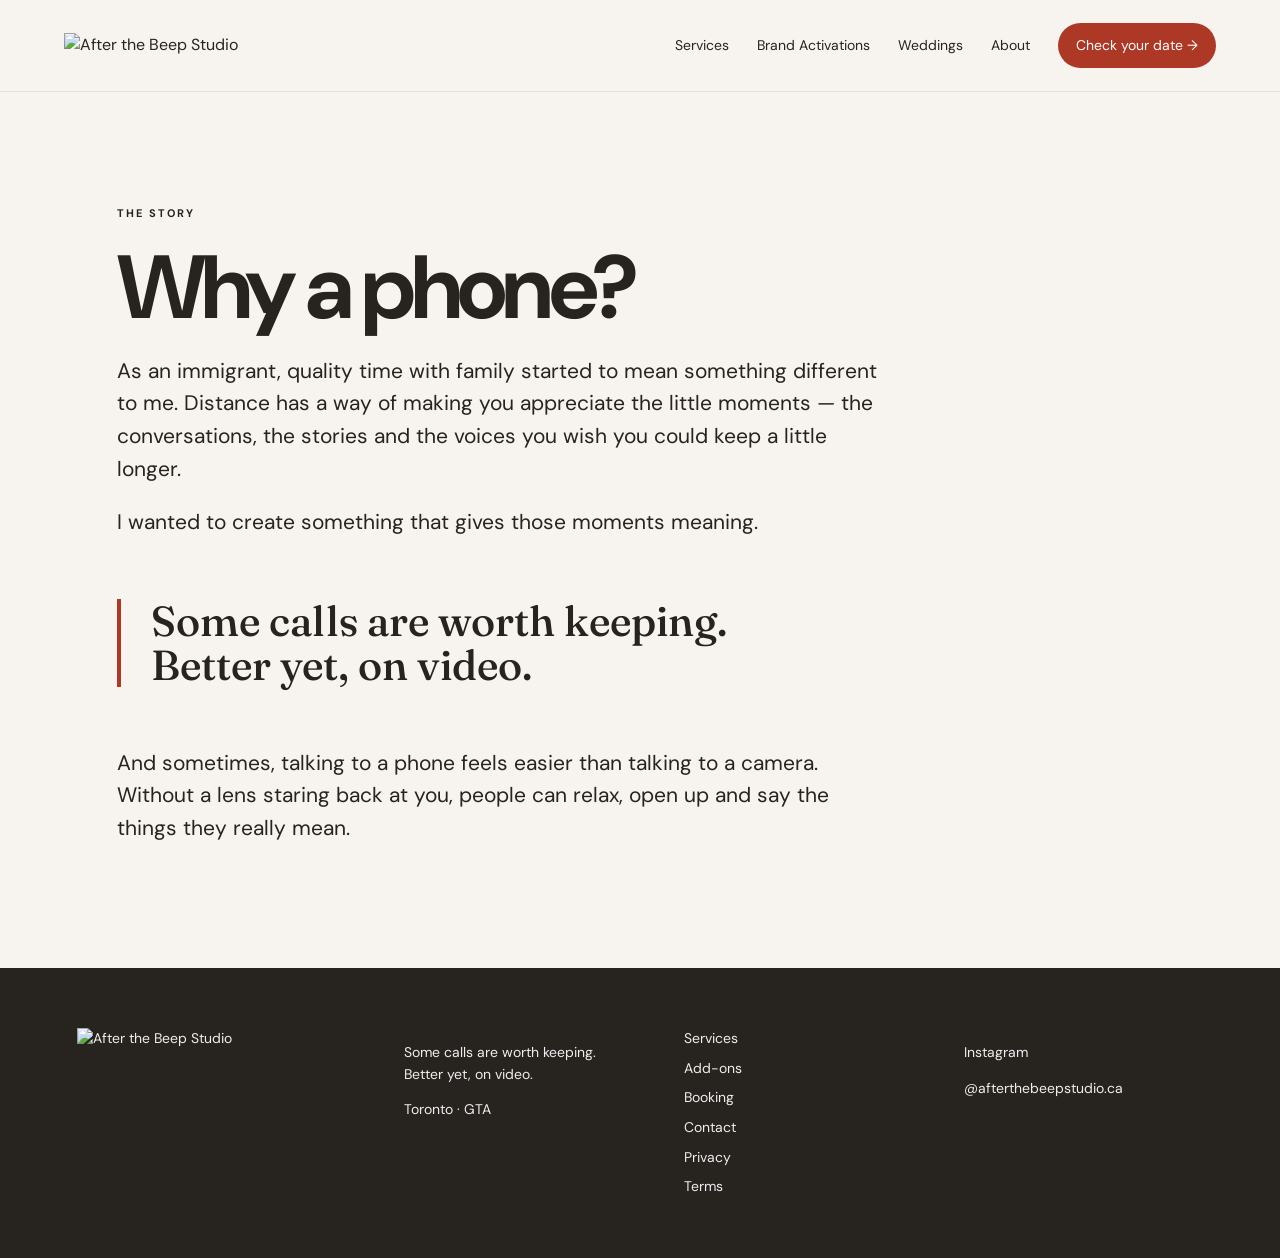
==== about.html @ 26e79b88 "Add files via upload" ====
<!doctype html><html lang="en"><head><meta charset="utf-8"><meta name="viewport" content="width=device-width,initial-scale=1"><title>About — After the Beep Studio</title><link rel="stylesheet" href="/styles.css"></head><body>
<header class="nav"><a class="brand" href="/"><img src="/assets/logo-red.png" alt="After the Beep Studio"></a><nav><a href="/services.html">Services</a><a href="/brand-activations.html">Brand Activations</a><a href="/weddings.html">Weddings</a><a href="/about.html">About</a><a class="nav-cta" href="/booking.html">Check your date →</a></nav><button class="menu">☰</button></header>
<main><section class="page-head"><p class="eyebrow">THE STORY</p><h1>Why a phone?</h1><div class="story"><p>As an immigrant, quality time with family started to mean something different to me. Distance has a way of making you appreciate the little moments — the conversations, the stories and the voices you wish you could keep a little longer.</p><p>I wanted to create something that gives those moments meaning.</p><blockquote>Some calls are worth keeping.<br>Better yet, on video.</blockquote><p>And sometimes, talking to a phone feels easier than talking to a camera. Without a lens staring back at you, people can relax, open up and say the things they really mean.</p></div></section></main>
<footer><div><img src="/assets/logo-white.png" alt="After the Beep Studio"></div><div><p>Some calls are worth keeping.<br>Better yet, on video.</p><p>Toronto · GTA</p></div><div class="footer-links"><a href="/services.html">Services</a><a href="/add-ons.html">Add-ons</a><a href="/booking.html">Booking</a><a href="/contact.html">Contact</a><a href="/privacy.html">Privacy</a><a href="/terms.html">Terms</a></div><div><p>Instagram</p><a href="https://instagram.com/afterthebeepstudio.ca" target="_blank" rel="noreferrer">@afterthebeepstudio.ca</a></div></footer><script src="/script.js"></script></body></html>
---- styles.css ----
@import url('https://fonts.googleapis.com/css2?family=DM+Sans:wght@400;500;700&family=Fraunces:opsz,wght@9..144,500;9..144,600&display=swap');
:root{--red:#ad3825;--cream:#fff7d6;--ink:#27231f;--paper:#f7f4ef;--line:#d8d1c8}
*{box-sizing:border-box}html{scroll-behavior:smooth}body{margin:0;background:var(--paper);color:var(--ink);font-family:"DM Sans",sans-serif;line-height:1.55}a{color:inherit;text-decoration:none}.nav{height:92px;padding:18px 5vw;display:flex;align-items:center;justify-content:space-between;background:var(--paper);position:sticky;top:0;z-index:10;border-bottom:1px solid #e5e0d9}.brand img{width:125px;height:70px;object-fit:contain}.nav nav{display:flex;gap:28px;align-items:center;font-size:14px}.nav-cta{background:var(--red);color:#fff;padding:12px 18px;border-radius:999px}.menu{display:none;border:0;background:none;font-size:24px}.hero{min-height:78vh;padding:8vw 8vw;display:grid;grid-template-columns:1.1fr .9fr;gap:5vw;align-items:center;background:var(--cream)}.eyebrow{font-size:11px;letter-spacing:.18em;font-weight:700}.hero h1,.page-head h1{font-size:clamp(54px,7vw,100px);line-height:.92;letter-spacing:-.055em;margin:25px 0}.hero h1 em,.page-head h1 em{font-family:Fraunces,serif;font-weight:500}.hero-copy,.lead{font-size:20px;max-width:650px}.actions{display:flex;gap:22px;align-items:center;margin-top:34px}.btn{display:inline-block;border:0;border-radius:999px;padding:15px 23px;font-weight:700;cursor:pointer}.btn.dark{background:var(--ink);color:white}.btn.light{background:var(--cream);color:var(--ink)}.text-link{font-weight:700;border-bottom:1px solid}.hero-phone{display:grid;place-items:center}.phone-card{width:min(330px,75vw);aspect-ratio:.72;background:var(--red);color:var(--cream);border-radius:28px;padding:34px;box-shadow:20px 25px 0 rgba(39,35,31,.12);display:flex;flex-direction:column;justify-content:center;transform:rotate(3deg)}.phone-label{letter-spacing:.15em;font-size:11px}.beep{font-size:72px;font-weight:700;margin:30px 0}.phone-line{height:1px;background:var(--cream);opacity:.6}.phone-small{font-size:11px;letter-spacing:.14em;margin-top:15px}.statement{text-align:center;padding:12vw 8vw}.statement h2,.split h2,.cta h2{font-size:clamp(40px,5vw,70px);line-height:1;letter-spacing:-.04em}.statement p:last-child{max-width:560px;margin:auto}.marquee{overflow:hidden;white-space:nowrap;background:var(--red);color:var(--cream);padding:20px;font-weight:700;letter-spacing:.12em}.split{padding:10vw 8vw;display:grid;grid-template-columns:1fr 1fr;gap:10vw}.split>div:last-child{padding-top:40px;font-size:20px}.cards{display:grid;grid-template-columns:repeat(3,1fr);gap:1px;background:var(--ink)}.cards a{background:var(--paper);padding:50px;min-height:330px}.cards span,.service-grid span{font-size:12px;font-weight:700}.cards h3{font-size:32px}.cards b{margin-top:50px;display:block}.cta{padding:12vw 8vw;background:var(--red);color:var(--cream)}footer{background:var(--ink);color:#eee;padding:60px 6vw;display:grid;grid-template-columns:1.2fr 1fr 1fr 1fr;gap:40px;font-size:14px}footer img{width:150px;height:100px;object-fit:contain}.footer-links{display:flex;flex-direction:column;gap:8px}.page-head{max-width:1200px;margin:auto;padding:8vw 6vw;min-height:75vh}.service-grid,.addon-grid{display:grid;grid-template-columns:repeat(2,1fr);gap:18px;margin-top:60px}.service-grid article,.addon-grid article,.feature,.booking-card{background:white;border:1px solid var(--line);padding:38px;border-radius:20px}.service-grid h2,.addon-grid h2{font-size:32px}.price{font-size:20px;font-weight:700}.feature{max-width:800px;margin:50px 0;font-size:18px}.feature li{margin:12px 0}.steps{display:grid;grid-template-columns:repeat(4,1fr);gap:15px;margin-top:60px}.steps>div{border-top:2px solid var(--ink);padding:25px 0}.steps b{font-size:12px}.steps h2{font-size:28px}.story{max-width:760px;font-size:21px}.story blockquote{font:500 42px/1.05 Fraunces,serif;margin:60px 0;border-left:4px solid var(--red);padding-left:30px}.pill-row{display:flex;flex-wrap:wrap;gap:12px;margin:45px 0}.pill-row span{border:1px solid var(--ink);padding:12px 18px;border-radius:999px}.contact-form{max-width:700px;display:grid;gap:20px;margin-top:50px}.contact-form label,.booking-card label{display:grid;gap:8px;font-weight:700}.contact-form input,.contact-form textarea,.booking-card input,.booking-card select{font:inherit;padding:14px;border:1px solid var(--line);border-radius:10px;background:white}.field-grid{display:grid;grid-template-columns:1fr 1fr;gap:20px}.booking-card{max-width:760px;margin-top:50px;display:grid;gap:20px}.availability{padding:18px;background:var(--cream);border-radius:12px}.check{display:flex!important;grid-template-columns:auto 1fr!important;align-items:center;font-weight:400!important}.total{font-size:22px;margin-top:15px}.addon-grid strong{font-size:18px}.add-on-note{font-size:14px}.reveal{opacity:0;transform:translateY(20px);transition:.7s}.reveal.show{opacity:1;transform:none}@media(max-width:800px){.nav{height:74px}.nav nav{display:none}.menu{display:block}.hero{grid-template-columns:1fr;padding:15vw 7vw}.hero-phone{margin-top:20px}.cards,.split,.service-grid,.addon-grid,.steps,footer{grid-template-columns:1fr}.split{gap:20px}.steps{gap:30px}.page-head{padding:15vw 7vw}.field-grid{grid-template-columns:1fr}footer{gap:25px}.hero h1,.page-head h1{font-size:56px}.statement{padding:20vw 7vw}}
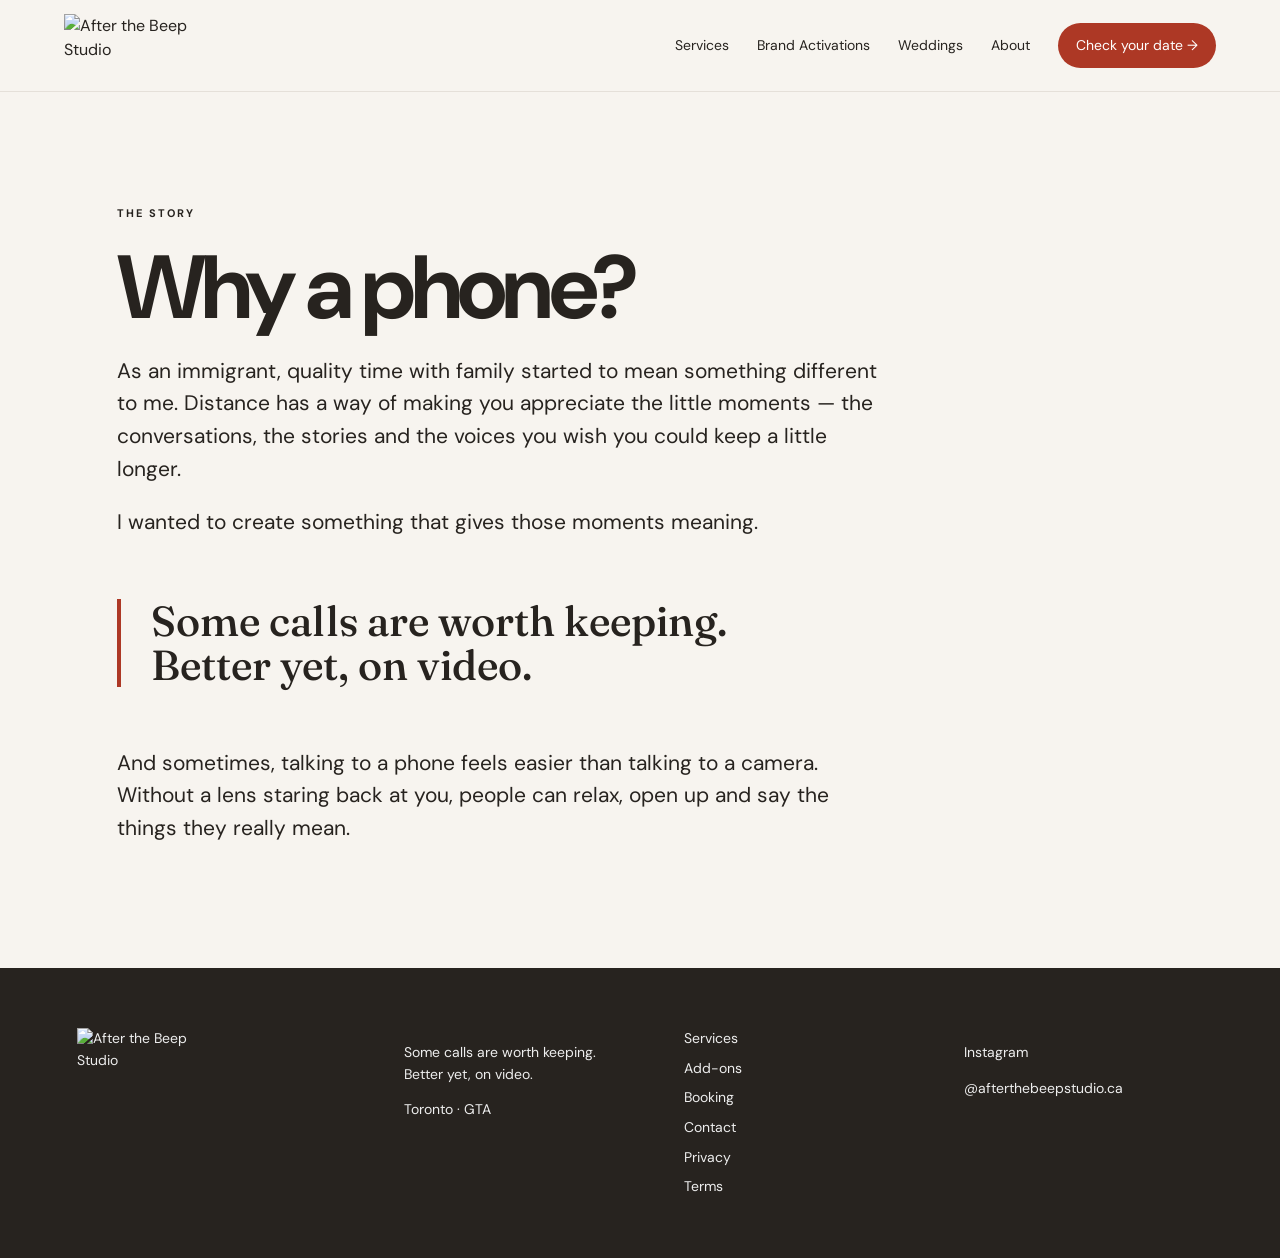
==== commit 1aa80e2f: "Add files via upload" ====
--- a/about.html
+++ b/about.html
@@ -1,4 +1,4 @@
 <!doctype html><html lang="en"><head><meta charset="utf-8"><meta name="viewport" content="width=device-width,initial-scale=1"><title>About — After the Beep Studio</title><link rel="stylesheet" href="/styles.css"></head><body>
-<header class="nav"><a class="brand" href="/"><img src="/assets/logo-red.png" alt="After the Beep Studio"></a><nav><a href="/services.html">Services</a><a href="/brand-activations.html">Brand Activations</a><a href="/weddings.html">Weddings</a><a href="/about.html">About</a><a class="nav-cta" href="/booking.html">Check your date →</a></nav><button class="menu">☰</button></header>
+<header class="nav"><a class="brand" href="/"><img src="/assets/logo-header.png" alt="After the Beep Studio"></a><nav><a href="/services.html">Services</a><a href="/brand-activations.html">Brand Activations</a><a href="/weddings.html">Weddings</a><a href="/about.html">About</a><a class="nav-cta" href="/booking.html">Check your date →</a></nav><button class="menu">☰</button></header>
 <main><section class="page-head"><p class="eyebrow">THE STORY</p><h1>Why a phone?</h1><div class="story"><p>As an immigrant, quality time with family started to mean something different to me. Distance has a way of making you appreciate the little moments — the conversations, the stories and the voices you wish you could keep a little longer.</p><p>I wanted to create something that gives those moments meaning.</p><blockquote>Some calls are worth keeping.<br>Better yet, on video.</blockquote><p>And sometimes, talking to a phone feels easier than talking to a camera. Without a lens staring back at you, people can relax, open up and say the things they really mean.</p></div></section></main>
-<footer><div><img src="/assets/logo-white.png" alt="After the Beep Studio"></div><div><p>Some calls are worth keeping.<br>Better yet, on video.</p><p>Toronto · GTA</p></div><div class="footer-links"><a href="/services.html">Services</a><a href="/add-ons.html">Add-ons</a><a href="/booking.html">Booking</a><a href="/contact.html">Contact</a><a href="/privacy.html">Privacy</a><a href="/terms.html">Terms</a></div><div><p>Instagram</p><a href="https://instagram.com/afterthebeepstudio.ca" target="_blank" rel="noreferrer">@afterthebeepstudio.ca</a></div></footer><script src="/script.js"></script></body></html>+<footer><div><img src="/assets/logo-footer.png" alt="After the Beep Studio"></div><div><p>Some calls are worth keeping.<br>Better yet, on video.</p><p>Toronto · GTA</p></div><div class="footer-links"><a href="/services.html">Services</a><a href="/add-ons.html">Add-ons</a><a href="/booking.html">Booking</a><a href="/contact.html">Contact</a><a href="/privacy.html">Privacy</a><a href="/terms.html">Terms</a></div><div><p>Instagram</p><a href="https://instagram.com/afterthebeepstudio.ca" target="_blank" rel="noreferrer">@afterthebeepstudio.ca</a></div></footer><script src="/script.js"></script></body></html>
--- a/styles.css
+++ b/styles.css
@@ -1,3 +1,3 @@
 @import url('https://fonts.googleapis.com/css2?family=DM+Sans:wght@400;500;700&family=Fraunces:opsz,wght@9..144,500;9..144,600&display=swap');
 :root{--red:#ad3825;--cream:#fff7d6;--ink:#27231f;--paper:#f7f4ef;--line:#d8d1c8}
-*{box-sizing:border-box}html{scroll-behavior:smooth}body{margin:0;background:var(--paper);color:var(--ink);font-family:"DM Sans",sans-serif;line-height:1.55}a{color:inherit;text-decoration:none}.nav{height:92px;padding:18px 5vw;display:flex;align-items:center;justify-content:space-between;background:var(--paper);position:sticky;top:0;z-index:10;border-bottom:1px solid #e5e0d9}.brand img{width:125px;height:70px;object-fit:contain}.nav nav{display:flex;gap:28px;align-items:center;font-size:14px}.nav-cta{background:var(--red);color:#fff;padding:12px 18px;border-radius:999px}.menu{display:none;border:0;background:none;font-size:24px}.hero{min-height:78vh;padding:8vw 8vw;display:grid;grid-template-columns:1.1fr .9fr;gap:5vw;align-items:center;background:var(--cream)}.eyebrow{font-size:11px;letter-spacing:.18em;font-weight:700}.hero h1,.page-head h1{font-size:clamp(54px,7vw,100px);line-height:.92;letter-spacing:-.055em;margin:25px 0}.hero h1 em,.page-head h1 em{font-family:Fraunces,serif;font-weight:500}.hero-copy,.lead{font-size:20px;max-width:650px}.actions{display:flex;gap:22px;align-items:center;margin-top:34px}.btn{display:inline-block;border:0;border-radius:999px;padding:15px 23px;font-weight:700;cursor:pointer}.btn.dark{background:var(--ink);color:white}.btn.light{background:var(--cream);color:var(--ink)}.text-link{font-weight:700;border-bottom:1px solid}.hero-phone{display:grid;place-items:center}.phone-card{width:min(330px,75vw);aspect-ratio:.72;background:var(--red);color:var(--cream);border-radius:28px;padding:34px;box-shadow:20px 25px 0 rgba(39,35,31,.12);display:flex;flex-direction:column;justify-content:center;transform:rotate(3deg)}.phone-label{letter-spacing:.15em;font-size:11px}.beep{font-size:72px;font-weight:700;margin:30px 0}.phone-line{height:1px;background:var(--cream);opacity:.6}.phone-small{font-size:11px;letter-spacing:.14em;margin-top:15px}.statement{text-align:center;padding:12vw 8vw}.statement h2,.split h2,.cta h2{font-size:clamp(40px,5vw,70px);line-height:1;letter-spacing:-.04em}.statement p:last-child{max-width:560px;margin:auto}.marquee{overflow:hidden;white-space:nowrap;background:var(--red);color:var(--cream);padding:20px;font-weight:700;letter-spacing:.12em}.split{padding:10vw 8vw;display:grid;grid-template-columns:1fr 1fr;gap:10vw}.split>div:last-child{padding-top:40px;font-size:20px}.cards{display:grid;grid-template-columns:repeat(3,1fr);gap:1px;background:var(--ink)}.cards a{background:var(--paper);padding:50px;min-height:330px}.cards span,.service-grid span{font-size:12px;font-weight:700}.cards h3{font-size:32px}.cards b{margin-top:50px;display:block}.cta{padding:12vw 8vw;background:var(--red);color:var(--cream)}footer{background:var(--ink);color:#eee;padding:60px 6vw;display:grid;grid-template-columns:1.2fr 1fr 1fr 1fr;gap:40px;font-size:14px}footer img{width:150px;height:100px;object-fit:contain}.footer-links{display:flex;flex-direction:column;gap:8px}.page-head{max-width:1200px;margin:auto;padding:8vw 6vw;min-height:75vh}.service-grid,.addon-grid{display:grid;grid-template-columns:repeat(2,1fr);gap:18px;margin-top:60px}.service-grid article,.addon-grid article,.feature,.booking-card{background:white;border:1px solid var(--line);padding:38px;border-radius:20px}.service-grid h2,.addon-grid h2{font-size:32px}.price{font-size:20px;font-weight:700}.feature{max-width:800px;margin:50px 0;font-size:18px}.feature li{margin:12px 0}.steps{display:grid;grid-template-columns:repeat(4,1fr);gap:15px;margin-top:60px}.steps>div{border-top:2px solid var(--ink);padding:25px 0}.steps b{font-size:12px}.steps h2{font-size:28px}.story{max-width:760px;font-size:21px}.story blockquote{font:500 42px/1.05 Fraunces,serif;margin:60px 0;border-left:4px solid var(--red);padding-left:30px}.pill-row{display:flex;flex-wrap:wrap;gap:12px;margin:45px 0}.pill-row span{border:1px solid var(--ink);padding:12px 18px;border-radius:999px}.contact-form{max-width:700px;display:grid;gap:20px;margin-top:50px}.contact-form label,.booking-card label{display:grid;gap:8px;font-weight:700}.contact-form input,.contact-form textarea,.booking-card input,.booking-card select{font:inherit;padding:14px;border:1px solid var(--line);border-radius:10px;background:white}.field-grid{display:grid;grid-template-columns:1fr 1fr;gap:20px}.booking-card{max-width:760px;margin-top:50px;display:grid;gap:20px}.availability{padding:18px;background:var(--cream);border-radius:12px}.check{display:flex!important;grid-template-columns:auto 1fr!important;align-items:center;font-weight:400!important}.total{font-size:22px;margin-top:15px}.addon-grid strong{font-size:18px}.add-on-note{font-size:14px}.reveal{opacity:0;transform:translateY(20px);transition:.7s}.reveal.show{opacity:1;transform:none}@media(max-width:800px){.nav{height:74px}.nav nav{display:none}.menu{display:block}.hero{grid-template-columns:1fr;padding:15vw 7vw}.hero-phone{margin-top:20px}.cards,.split,.service-grid,.addon-grid,.steps,footer{grid-template-columns:1fr}.split{gap:20px}.steps{gap:30px}.page-head{padding:15vw 7vw}.field-grid{grid-template-columns:1fr}footer{gap:25px}.hero h1,.page-head h1{font-size:56px}.statement{padding:20vw 7vw}}
+*{box-sizing:border-box}html{scroll-behavior:smooth}body{margin:0;background:var(--paper);color:var(--ink);font-family:"DM Sans",sans-serif;line-height:1.55}a{color:inherit;text-decoration:none}.nav{height:92px;padding:18px 5vw;display:flex;align-items:center;justify-content:space-between;background:var(--paper);position:sticky;top:0;z-index:10;border-bottom:1px solid #e5e0d9}.brand{display:flex;align-items:center;height:70px}.brand img{width:150px;height:64px;object-fit:contain;object-position:left center;display:block}.nav nav{display:flex;gap:28px;align-items:center;font-size:14px}.nav-cta{background:var(--red);color:#fff;padding:12px 18px;border-radius:999px}.menu{display:none;border:0;background:none;font-size:24px}.hero{min-height:78vh;padding:8vw 8vw;display:grid;grid-template-columns:1.1fr .9fr;gap:5vw;align-items:center;background:var(--cream)}.eyebrow{font-size:11px;letter-spacing:.18em;font-weight:700}.hero h1,.page-head h1{font-size:clamp(54px,7vw,100px);line-height:.92;letter-spacing:-.055em;margin:25px 0}.hero h1 em,.page-head h1 em{font-family:Fraunces,serif;font-weight:500}.hero-copy,.lead{font-size:20px;max-width:650px}.actions{display:flex;gap:22px;align-items:center;margin-top:34px}.btn{display:inline-block;border:0;border-radius:999px;padding:15px 23px;font-weight:700;cursor:pointer}.btn.dark{background:var(--ink);color:white}.btn.light{background:var(--cream);color:var(--ink)}.text-link{font-weight:700;border-bottom:1px solid}.hero-phone{display:grid;place-items:center}.phone-card{width:min(330px,75vw);aspect-ratio:.72;background:var(--red);color:var(--cream);border-radius:28px;padding:34px;box-shadow:20px 25px 0 rgba(39,35,31,.12);display:flex;flex-direction:column;justify-content:center;transform:rotate(3deg)}.phone-label{letter-spacing:.15em;font-size:11px}.beep{font-size:72px;font-weight:700;margin:30px 0}.phone-line{height:1px;background:var(--cream);opacity:.6}.phone-small{font-size:11px;letter-spacing:.14em;margin-top:15px}.statement{text-align:center;padding:12vw 8vw}.statement h2,.split h2,.cta h2{font-size:clamp(40px,5vw,70px);line-height:1;letter-spacing:-.04em}.statement p:last-child{max-width:560px;margin:auto}.marquee{overflow:hidden;white-space:nowrap;background:var(--red);color:var(--cream);padding:20px;font-weight:700;letter-spacing:.12em}.split{padding:10vw 8vw;display:grid;grid-template-columns:1fr 1fr;gap:10vw}.split>div:last-child{padding-top:40px;font-size:20px}.cards{display:grid;grid-template-columns:repeat(3,1fr);gap:1px;background:var(--ink)}.cards a{background:var(--paper);padding:50px;min-height:330px}.cards span,.service-grid span{font-size:12px;font-weight:700}.cards h3{font-size:32px}.cards b{margin-top:50px;display:block}.cta{padding:12vw 8vw;background:var(--red);color:var(--cream)}footer{background:var(--ink);color:#eee;padding:60px 6vw;display:grid;grid-template-columns:1.2fr 1fr 1fr 1fr;gap:40px;font-size:14px}footer img{width:150px;height:90px;object-fit:contain;object-position:left center;display:block}.footer-links{display:flex;flex-direction:column;gap:8px}.page-head{max-width:1200px;margin:auto;padding:8vw 6vw;min-height:75vh}.service-grid,.addon-grid{display:grid;grid-template-columns:repeat(2,1fr);gap:18px;margin-top:60px}.service-grid article,.addon-grid article,.feature,.booking-card{background:white;border:1px solid var(--line);padding:38px;border-radius:20px}.service-grid h2,.addon-grid h2{font-size:32px}.price{font-size:20px;font-weight:700}.feature{max-width:800px;margin:50px 0;font-size:18px}.feature li{margin:12px 0}.steps{display:grid;grid-template-columns:repeat(4,1fr);gap:15px;margin-top:60px}.steps>div{border-top:2px solid var(--ink);padding:25px 0}.steps b{font-size:12px}.steps h2{font-size:28px}.story{max-width:760px;font-size:21px}.story blockquote{font:500 42px/1.05 Fraunces,serif;margin:60px 0;border-left:4px solid var(--red);padding-left:30px}.pill-row{display:flex;flex-wrap:wrap;gap:12px;margin:45px 0}.pill-row span{border:1px solid var(--ink);padding:12px 18px;border-radius:999px}.contact-form{max-width:700px;display:grid;gap:20px;margin-top:50px}.contact-form label,.booking-card label{display:grid;gap:8px;font-weight:700}.contact-form input,.contact-form textarea,.booking-card input,.booking-card select{font:inherit;padding:14px;border:1px solid var(--line);border-radius:10px;background:white}.field-grid{display:grid;grid-template-columns:1fr 1fr;gap:20px}.booking-card{max-width:760px;margin-top:50px;display:grid;gap:20px}.availability{padding:18px;background:var(--cream);border-radius:12px}.check{display:flex!important;grid-template-columns:auto 1fr!important;align-items:center;font-weight:400!important}.total{font-size:22px;margin-top:15px}.addon-grid strong{font-size:18px}.add-on-note{font-size:14px}.reveal{opacity:0;transform:translateY(20px);transition:.7s}.reveal.show{opacity:1;transform:none}@media(max-width:800px){.nav{height:74px}.nav nav{display:none}.nav nav.open{display:flex;position:absolute;top:74px;left:0;right:0;background:var(--paper);padding:20px 7vw;flex-direction:column;align-items:flex-start;gap:18px;border-bottom:1px solid var(--line)}.menu{display:block}.hero{grid-template-columns:1fr;padding:15vw 7vw}.hero-phone{margin-top:20px}.cards,.split,.service-grid,.addon-grid,.steps,footer{grid-template-columns:1fr}.split{gap:20px}.steps{gap:30px}.page-head{padding:15vw 7vw}.field-grid{grid-template-columns:1fr}footer{gap:25px}.hero h1,.page-head h1{font-size:56px}.statement{padding:20vw 7vw}}
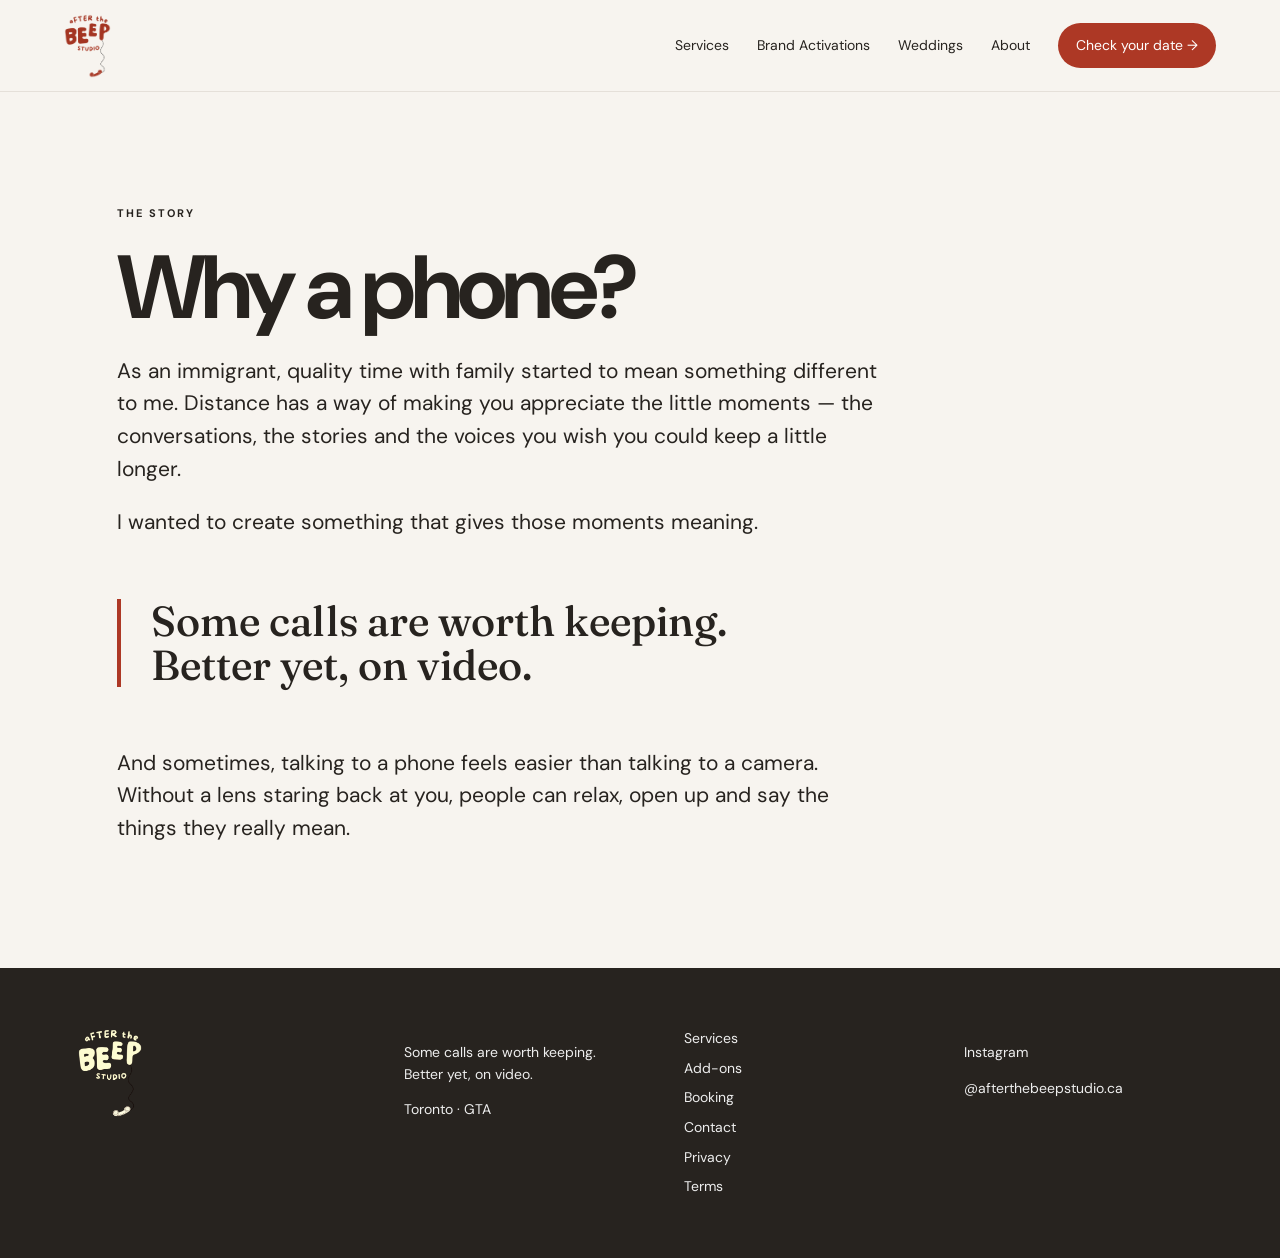
==== commit 3b642c75: "Update about.html" ====
--- a/about.html
+++ b/about.html
@@ -1,4 +1,4 @@
 <!doctype html><html lang="en"><head><meta charset="utf-8"><meta name="viewport" content="width=device-width,initial-scale=1"><title>About — After the Beep Studio</title><link rel="stylesheet" href="/styles.css"></head><body>
-<header class="nav"><a class="brand" href="/"><img src="/assets/logo-header.png" alt="After the Beep Studio"></a><nav><a href="/services.html">Services</a><a href="/brand-activations.html">Brand Activations</a><a href="/weddings.html">Weddings</a><a href="/about.html">About</a><a class="nav-cta" href="/booking.html">Check your date →</a></nav><button class="menu">☰</button></header>
+<header class="nav"><a class="brand" href="/"><img src="/logo-header.png" alt="After the Beep Studio"></a><nav><a href="/services.html">Services</a><a href="/brand-activations.html">Brand Activations</a><a href="/weddings.html">Weddings</a><a href="/about.html">About</a><a class="nav-cta" href="/booking.html">Check your date →</a></nav><button class="menu">☰</button></header>
 <main><section class="page-head"><p class="eyebrow">THE STORY</p><h1>Why a phone?</h1><div class="story"><p>As an immigrant, quality time with family started to mean something different to me. Distance has a way of making you appreciate the little moments — the conversations, the stories and the voices you wish you could keep a little longer.</p><p>I wanted to create something that gives those moments meaning.</p><blockquote>Some calls are worth keeping.<br>Better yet, on video.</blockquote><p>And sometimes, talking to a phone feels easier than talking to a camera. Without a lens staring back at you, people can relax, open up and say the things they really mean.</p></div></section></main>
-<footer><div><img src="/assets/logo-footer.png" alt="After the Beep Studio"></div><div><p>Some calls are worth keeping.<br>Better yet, on video.</p><p>Toronto · GTA</p></div><div class="footer-links"><a href="/services.html">Services</a><a href="/add-ons.html">Add-ons</a><a href="/booking.html">Booking</a><a href="/contact.html">Contact</a><a href="/privacy.html">Privacy</a><a href="/terms.html">Terms</a></div><div><p>Instagram</p><a href="https://instagram.com/afterthebeepstudio.ca" target="_blank" rel="noreferrer">@afterthebeepstudio.ca</a></div></footer><script src="/script.js"></script></body></html>+<footer><div><img src="/logo-footer.png" alt="After the Beep Studio"></div><div><p>Some calls are worth keeping.<br>Better yet, on video.</p><p>Toronto · GTA</p></div><div class="footer-links"><a href="/services.html">Services</a><a href="/add-ons.html">Add-ons</a><a href="/booking.html">Booking</a><a href="/contact.html">Contact</a><a href="/privacy.html">Privacy</a><a href="/terms.html">Terms</a></div><div><p>Instagram</p><a href="https://instagram.com/afterthebeepstudio.ca" target="_blank" rel="noreferrer">@afterthebeepstudio.ca</a></div></footer><script src="/script.js"></script></body></html>
--- a/styles.css
+++ b/styles.css
@@ -1,3 +1,79 @@
 @import url('https://fonts.googleapis.com/css2?family=DM+Sans:wght@400;500;700&family=Fraunces:opsz,wght@9..144,500;9..144,600&display=swap');
 :root{--red:#ad3825;--cream:#fff7d6;--ink:#27231f;--paper:#f7f4ef;--line:#d8d1c8}
 *{box-sizing:border-box}html{scroll-behavior:smooth}body{margin:0;background:var(--paper);color:var(--ink);font-family:"DM Sans",sans-serif;line-height:1.55}a{color:inherit;text-decoration:none}.nav{height:92px;padding:18px 5vw;display:flex;align-items:center;justify-content:space-between;background:var(--paper);position:sticky;top:0;z-index:10;border-bottom:1px solid #e5e0d9}.brand{display:flex;align-items:center;height:70px}.brand img{width:150px;height:64px;object-fit:contain;object-position:left center;display:block}.nav nav{display:flex;gap:28px;align-items:center;font-size:14px}.nav-cta{background:var(--red);color:#fff;padding:12px 18px;border-radius:999px}.menu{display:none;border:0;background:none;font-size:24px}.hero{min-height:78vh;padding:8vw 8vw;display:grid;grid-template-columns:1.1fr .9fr;gap:5vw;align-items:center;background:var(--cream)}.eyebrow{font-size:11px;letter-spacing:.18em;font-weight:700}.hero h1,.page-head h1{font-size:clamp(54px,7vw,100px);line-height:.92;letter-spacing:-.055em;margin:25px 0}.hero h1 em,.page-head h1 em{font-family:Fraunces,serif;font-weight:500}.hero-copy,.lead{font-size:20px;max-width:650px}.actions{display:flex;gap:22px;align-items:center;margin-top:34px}.btn{display:inline-block;border:0;border-radius:999px;padding:15px 23px;font-weight:700;cursor:pointer}.btn.dark{background:var(--ink);color:white}.btn.light{background:var(--cream);color:var(--ink)}.text-link{font-weight:700;border-bottom:1px solid}.hero-phone{display:grid;place-items:center}.phone-card{width:min(330px,75vw);aspect-ratio:.72;background:var(--red);color:var(--cream);border-radius:28px;padding:34px;box-shadow:20px 25px 0 rgba(39,35,31,.12);display:flex;flex-direction:column;justify-content:center;transform:rotate(3deg)}.phone-label{letter-spacing:.15em;font-size:11px}.beep{font-size:72px;font-weight:700;margin:30px 0}.phone-line{height:1px;background:var(--cream);opacity:.6}.phone-small{font-size:11px;letter-spacing:.14em;margin-top:15px}.statement{text-align:center;padding:12vw 8vw}.statement h2,.split h2,.cta h2{font-size:clamp(40px,5vw,70px);line-height:1;letter-spacing:-.04em}.statement p:last-child{max-width:560px;margin:auto}.marquee{overflow:hidden;white-space:nowrap;background:var(--red);color:var(--cream);padding:20px;font-weight:700;letter-spacing:.12em}.split{padding:10vw 8vw;display:grid;grid-template-columns:1fr 1fr;gap:10vw}.split>div:last-child{padding-top:40px;font-size:20px}.cards{display:grid;grid-template-columns:repeat(3,1fr);gap:1px;background:var(--ink)}.cards a{background:var(--paper);padding:50px;min-height:330px}.cards span,.service-grid span{font-size:12px;font-weight:700}.cards h3{font-size:32px}.cards b{margin-top:50px;display:block}.cta{padding:12vw 8vw;background:var(--red);color:var(--cream)}footer{background:var(--ink);color:#eee;padding:60px 6vw;display:grid;grid-template-columns:1.2fr 1fr 1fr 1fr;gap:40px;font-size:14px}footer img{width:150px;height:90px;object-fit:contain;object-position:left center;display:block}.footer-links{display:flex;flex-direction:column;gap:8px}.page-head{max-width:1200px;margin:auto;padding:8vw 6vw;min-height:75vh}.service-grid,.addon-grid{display:grid;grid-template-columns:repeat(2,1fr);gap:18px;margin-top:60px}.service-grid article,.addon-grid article,.feature,.booking-card{background:white;border:1px solid var(--line);padding:38px;border-radius:20px}.service-grid h2,.addon-grid h2{font-size:32px}.price{font-size:20px;font-weight:700}.feature{max-width:800px;margin:50px 0;font-size:18px}.feature li{margin:12px 0}.steps{display:grid;grid-template-columns:repeat(4,1fr);gap:15px;margin-top:60px}.steps>div{border-top:2px solid var(--ink);padding:25px 0}.steps b{font-size:12px}.steps h2{font-size:28px}.story{max-width:760px;font-size:21px}.story blockquote{font:500 42px/1.05 Fraunces,serif;margin:60px 0;border-left:4px solid var(--red);padding-left:30px}.pill-row{display:flex;flex-wrap:wrap;gap:12px;margin:45px 0}.pill-row span{border:1px solid var(--ink);padding:12px 18px;border-radius:999px}.contact-form{max-width:700px;display:grid;gap:20px;margin-top:50px}.contact-form label,.booking-card label{display:grid;gap:8px;font-weight:700}.contact-form input,.contact-form textarea,.booking-card input,.booking-card select{font:inherit;padding:14px;border:1px solid var(--line);border-radius:10px;background:white}.field-grid{display:grid;grid-template-columns:1fr 1fr;gap:20px}.booking-card{max-width:760px;margin-top:50px;display:grid;gap:20px}.availability{padding:18px;background:var(--cream);border-radius:12px}.check{display:flex!important;grid-template-columns:auto 1fr!important;align-items:center;font-weight:400!important}.total{font-size:22px;margin-top:15px}.addon-grid strong{font-size:18px}.add-on-note{font-size:14px}.reveal{opacity:0;transform:translateY(20px);transition:.7s}.reveal.show{opacity:1;transform:none}@media(max-width:800px){.nav{height:74px}.nav nav{display:none}.nav nav.open{display:flex;position:absolute;top:74px;left:0;right:0;background:var(--paper);padding:20px 7vw;flex-direction:column;align-items:flex-start;gap:18px;border-bottom:1px solid var(--line)}.menu{display:block}.hero{grid-template-columns:1fr;padding:15vw 7vw}.hero-phone{margin-top:20px}.cards,.split,.service-grid,.addon-grid,.steps,footer{grid-template-columns:1fr}.split{gap:20px}.steps{gap:30px}.page-head{padding:15vw 7vw}.field-grid{grid-template-columns:1fr}footer{gap:25px}.hero h1,.page-head h1{font-size:56px}.statement{padding:20vw 7vw}}
+/* Booking option cards */
+
+.booking-section {
+  border: 0;
+  padding: 0;
+  margin: 0 0 48px;
+}
+
+.booking-section legend {
+  font-size: 1.5rem;
+  font-weight: 500;
+  margin-bottom: 10px;
+}
+
+.form-note {
+  margin: 0 0 24px;
+  line-height: 1.6;
+}
+
+.option-cards {
+  display: grid;
+  gap: 14px;
+}
+
+.option-card {
+  display: block;
+  cursor: pointer;
+}
+
+.option-card input {
+  position: absolute;
+  opacity: 0;
+  pointer-events: none;
+}
+
+.option-card-content {
+  display: block;
+  padding: 22px;
+  border: 1px solid currentColor;
+  border-radius: 2px;
+  transition: transform 0.2s ease, box-shadow 0.2s ease;
+}
+
+.option-card:hover .option-card-content {
+  transform: translateY(-2px);
+}
+
+.option-card input:checked + .option-card-content {
+  box-shadow: 0 0 0 2px currentColor;
+  transform: translateY(-2px);
+}
+
+.option-card-title {
+  display: block;
+  font-size: 1.1rem;
+  font-weight: 600;
+  margin-bottom: 8px;
+}
+
+.option-card-description {
+  display: block;
+  line-height: 1.5;
+  margin-bottom: 12px;
+}
+
+.option-card-price {
+  display: block;
+  font-size: 0.9rem;
+  font-weight: 600;
+}
+
+@media (min-width: 700px) {
+  .option-cards {
+    grid-template-columns: repeat(2, 1fr);
+  }
+}
